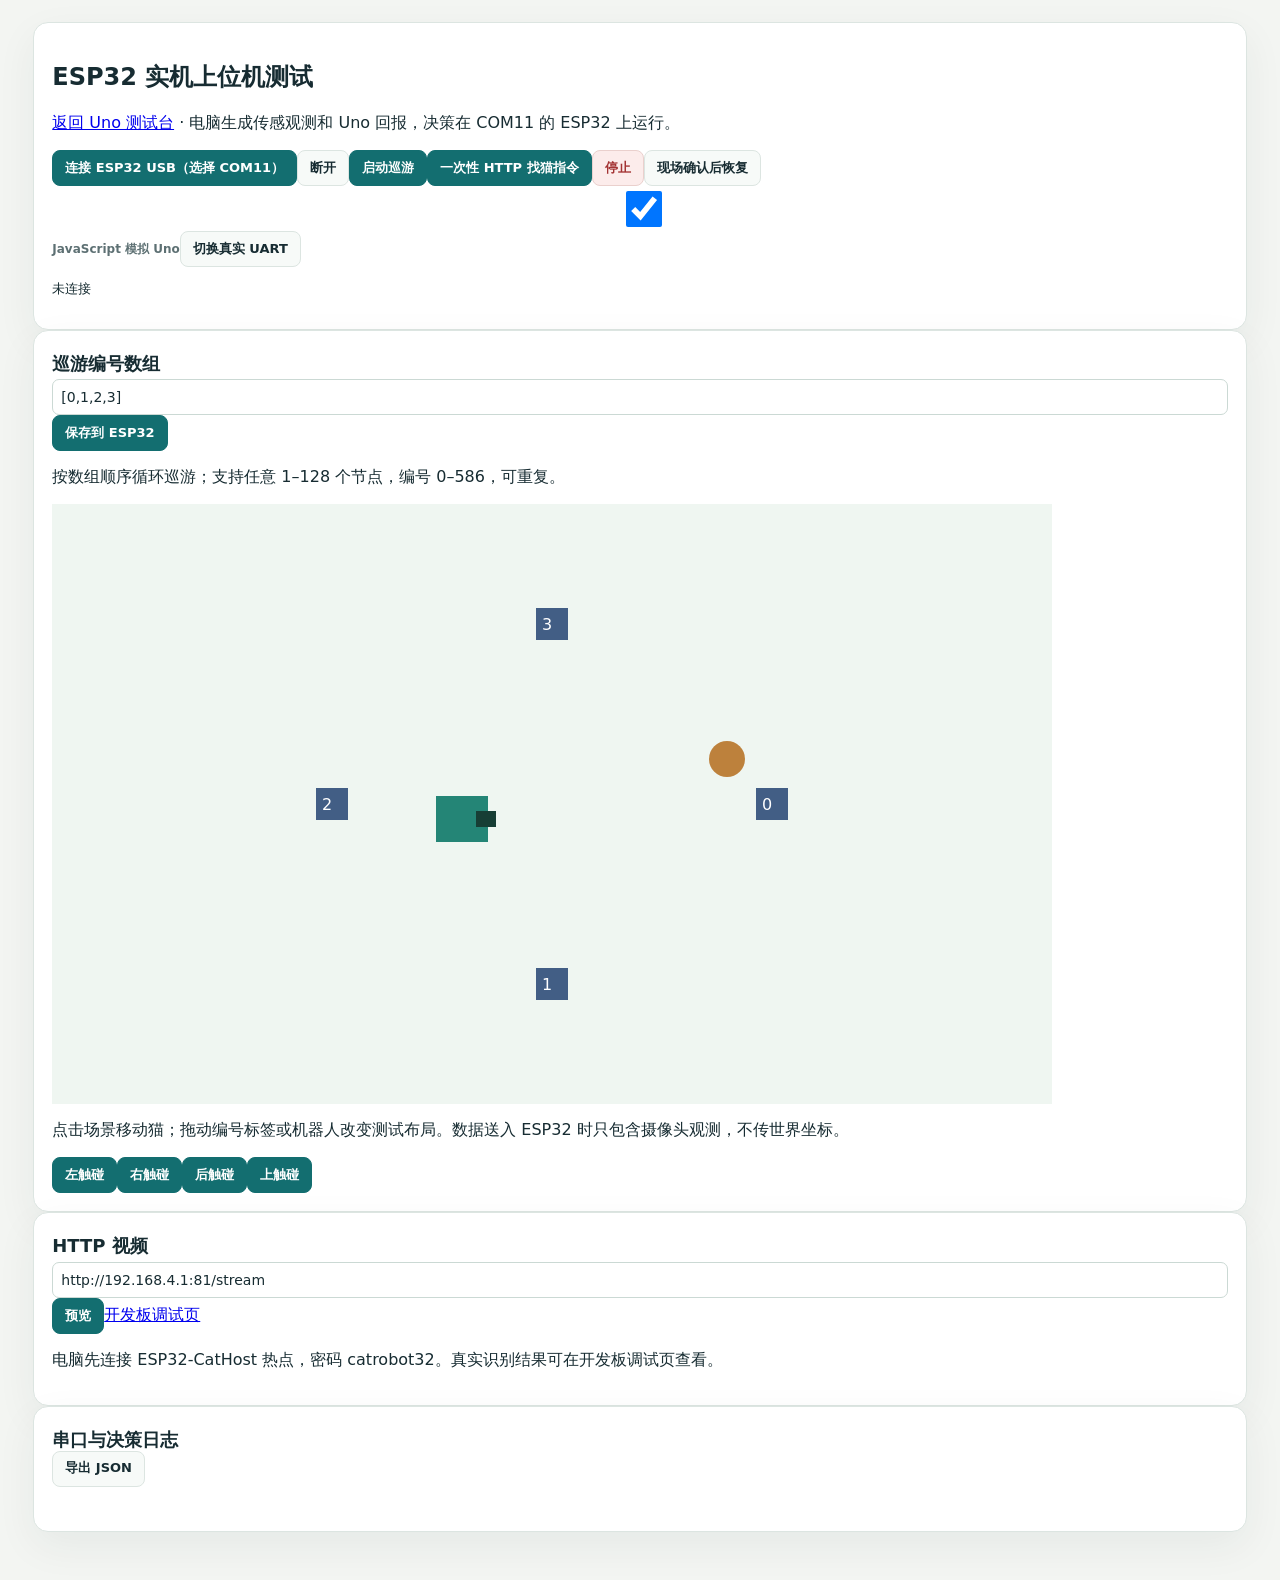
==== esp32-lab.html @ ced4521b "建立 ESP32 Sense 通信、HTTP 视频与网页模拟输入基线 新增独立 ESP32 固件和浏览器测试入口：USB JSON 输入、Uno UART 57600/CRC、HTTP 调试日志和 8" ====
<!doctype html><html lang="zh-CN"><meta charset="utf-8"><meta name="viewport" content="width=device-width"><title>ESP32 实机上位机测试</title><link rel="stylesheet" href="styles.css">
<body><main><section class="panel"><h1>ESP32 实机上位机测试</h1><p><a href="/">返回 Uno 测试台</a> · 电脑生成传感观测和 Uno 回报，决策在 COM11 的 ESP32 上运行。</p>
<button id="connect" class="button">连接 ESP32 USB（选择 COM11）</button><button id="disconnect" class="button secondary">断开</button><button data-action="start" class="button">启动巡游</button><button data-action="alert" class="button">一次性 HTTP 找猫指令</button><button data-action="stop" class="button danger">停止</button><button data-action="resume" class="button secondary">现场确认后恢复</button><label><input id="mock" type="checkbox" checked>JavaScript 模拟 Uno</label><button id="uart" class="button secondary">切换真实 UART</button><pre id="status">未连接</pre></section>
<section class="panel"><h2>巡游编号数组</h2><input id="route" value="[0,1,2,3]" size="48"><button id="saveRoute" class="button">保存到 ESP32</button><p>按数组顺序循环巡游；支持任意 1–128 个节点，编号 0–586，可重复。</p><canvas id="scene" width="1000" height="600" style="width:100%;max-width:1000px;background:#eff6f1"></canvas><p>点击场景移动猫；拖动编号标签或机器人改变测试布局。数据送入 ESP32 时只包含摄像头观测，不传世界坐标。</p><button data-touch="LEFT" class="button">左触碰</button><button data-touch="RIGHT" class="button">右触碰</button><button data-touch="REAR" class="button">后触碰</button><button data-touch="TOP" class="button">上触碰</button></section>
<section class="panel"><h2>HTTP 视频</h2><input id="streamUrl" size="50" value="http://192.168.4.1:81/stream"><button id="preview" class="button">预览</button><a href="http://192.168.4.1/" target="_blank">开发板调试页</a><img id="video" style="display:block;max-width:100%"><p>电脑先连接 ESP32-CatHost 热点，密码 catrobot32。真实识别结果可在开发板调试页查看。</p></section>
<section class="panel"><h2>串口与决策日志</h2><button id="export" class="button secondary">导出 JSON</button><pre id="logs" style="max-height:440px;overflow:auto;white-space:pre-wrap"></pre></section></main><script type="module" src="esp32-lab.mjs"></script></body></html>
---- styles.css ----
:root {
  color-scheme: light;
  --bg: #f3f5f2;
  --surface: #ffffff;
  --ink: #172c32;
  --muted: #5d7073;
  --line: #dce5e1;
  --teal: #136e70;
  --teal-soft: #e4f3ef;
  --orange: #b85c30;
  --orange-soft: #fff0e5;
  --danger: #a33333;
  --danger-soft: #fceceb;
  --shadow: 0 14px 42px rgba(20, 48, 47, .06);
  font-family: "Segoe UI", "Microsoft YaHei", system-ui, sans-serif;
  background: var(--bg);
  color: var(--ink);
}

* { box-sizing: border-box; }
body { margin: 0; min-width: 320px; }
button, input, select { font: inherit; }
button { cursor: pointer; }
button:focus-visible, input:focus-visible, select:focus-visible, canvas:focus-visible { outline: 3px solid #83b9ae; outline-offset: 2px; }
code { padding: 1px 4px; border-radius: 4px; background: #edf1ef; }

.topbar {
  display: flex;
  justify-content: space-between;
  align-items: center;
  gap: 24px;
  padding: 25px clamp(18px, 3vw, 44px);
  background: #183f43;
  color: #f9fffd;
}
.topbar h1 { margin: 3px 0 4px; font-size: clamp(24px, 2.7vw, 34px); line-height: 1.15; letter-spacing: -.025em; }
.subtitle { margin: 0; color: #c6e2dd; font-size: 14px; }
.eyebrow { margin: 0; color: var(--teal); font-size: 11px; font-weight: 700; letter-spacing: .15em; }
.topbar .eyebrow { color: #9bd7ca; }
.connection { display: flex; align-items: center; gap: 12px; flex-wrap: wrap; justify-content: flex-end; }
.badge { display: inline-flex; align-items: center; gap: 7px; padding: 8px 12px; border-radius: 999px; background: #e7f6ed; color: #175c44; white-space: nowrap; font-size: 13px; font-weight: 700; }
.badge::before { content: ""; width: 7px; height: 7px; border-radius: 50%; background: currentColor; }
.badge.serial { background: #e4f0ff; color: #1d5590; }

main { max-width: 1780px; margin: 0 auto; padding: 22px clamp(16px, 2.6vw, 40px) 48px; }
.notice { margin-bottom: 18px; padding: 11px 15px; border-left: 4px solid var(--orange); border-radius: 6px; background: var(--orange-soft); color: #704627; font-size: 13px; }
.main-grid { display: grid; grid-template-columns: minmax(0, 1.42fr) minmax(350px, 1fr); gap: 18px; align-items: start; }
.scene-column, .controls-column { min-width: 0; display: grid; gap: 18px; }
.panel { min-width: 0; background: var(--surface); border: 1px solid var(--line); border-radius: 15px; box-shadow: var(--shadow); padding: 18px; }
.section-heading { display: flex; justify-content: space-between; align-items: center; gap: 10px; margin-bottom: 14px; }
h2 { margin: 4px 0 0; font-size: 18px; line-height: 1.2; }
.scene-actions, .inline-actions { display: flex; align-items: center; flex-wrap: wrap; gap: 8px; }
.inline-actions { margin-top: 14px; }
.button {
  min-height: 36px;
  padding: 8px 12px;
  border: 1px solid var(--teal);
  border-radius: 8px;
  background: var(--teal);
  color: white;
  font-size: 13px;
  font-weight: 650;
  line-height: 1.1;
  transition: transform .12s, background .12s, border-color .12s;
}
.button:hover { transform: translateY(-1px); background: #0b5b5d; }
.button.secondary { border-color: var(--line); background: #f7faf8; color: var(--ink); }
.button.secondary:hover { background: var(--teal-soft); border-color: #b4d9d0; }
.button.danger { border-color: #ead0cd; background: var(--danger-soft); color: var(--danger); }
.button.danger:hover { background: #f7ddda; }
.button:disabled { opacity: .5; cursor: not-allowed; transform: none; }
.button[aria-pressed="true"] { background: var(--orange-soft); border-color: var(--orange); color: #8e401d; }
.button-grid { display: grid; gap: 8px; }
.button-grid.three { grid-template-columns: repeat(3, minmax(0, 1fr)); }
.button-grid.four { grid-template-columns: repeat(4, minmax(0, 1fr)); }
.button-grid .button { width: 100%; }
.hint { margin: 11px 0 0; font-size: 12px; line-height: 1.55; color: var(--muted); }
.section-heading + .hint { margin: -5px 0 13px; }
.control-subsection { margin-top: 20px; padding-top: 17px; border-top: 1px solid var(--line); }
.control-subsection h3 { margin: 0 0 10px; color: var(--ink); font-size: 16px; }
.control-subsection h3 + .hint { margin-top: 0; }
.control-subsection .button-grid { margin-top: 12px; }
.debug-help { margin-top: 16px; color: var(--muted); font-size: 12px; }
.debug-help summary { cursor: pointer; font-weight: 650; }
.debug-help .hint { margin-top: 8px; }
.muted { color: var(--muted); font-size: 13px; }

.canvas-wrap { position: relative; width: 100%; aspect-ratio: 5 / 3; min-height: 285px; overflow: hidden; border: 1px solid #c9d8d3; border-radius: 11px; background: #e9f2ec; }
canvas { display: block; width: 100%; height: 100%; touch-action: none; cursor: grab; }
canvas:active { cursor: grabbing; }
.telemetry { display: grid; grid-template-columns: repeat(4, minmax(0, 1fr)); gap: 8px; margin-top: 15px; }
.telemetry > div { display: flex; flex-direction: column; gap: 4px; border: 1px solid var(--line); background: #f7faf8; border-radius: 8px; padding: 10px 11px; min-width: 0; }
.telemetry span { color: var(--muted); font-size: 11px; }
.telemetry strong { overflow: hidden; text-overflow: ellipsis; white-space: nowrap; font-size: 14px; }
.camera-stream-card { margin-top: 12px; padding: 13px; border: 1px solid var(--line); border-radius: 9px; background: #f7faf8; }
.camera-stream-card .inject-row { margin-top: 8px; }
.camera-stream-card label { flex: 1 1 280px; }
.camera-stream-card img { display: block; width: min(100%, 640px); max-height: 400px; margin-top: 10px; object-fit: contain; border-radius: 8px; background: #17383a; }
.camera-stream-card img[hidden] { display: none; }
.log { height: 290px; overflow: auto; border: 1px solid var(--line); border-radius: 8px; background: #172d31; padding: 9px 12px; color: #d4e9e3; font-family: Consolas, "Courier New", monospace; font-size: 12px; line-height: 1.6; }
.log-entry { display: grid; grid-template-columns: 72px 90px minmax(0, 1fr); gap: 7px; border-bottom: 1px solid rgba(255,255,255,.07); padding: 4px 0; }
.log-entry:last-child { border-bottom: 0; }
.log-time { color: #8daea9; }
.log-type { font-weight: 700; color: #b9d7d2; }
.log-entry.command .log-type { color: #91e4cc; }
.log-entry.event .log-type { color: #ffcf9f; }
.log-entry.error .log-type { color: #ff9c96; }
.log-text { min-width: 0; overflow-wrap: anywhere; }

label { color: var(--muted); font-size: 12px; font-weight: 650; }
.check-row { display: flex; align-items: center; gap: 8px; margin-top: 12px; font-weight: 500; }
.check-row input { width: 16px; min-height: 16px; margin: 0; }
input, select { min-width: 0; width: 100%; min-height: 36px; padding: 6px 8px; margin-top: 5px; border: 1px solid #cbd9d4; border-radius: 7px; background: white; color: var(--ink); font-size: 14px; }
.field-row { display: grid; grid-template-columns: 1fr 1fr 1fr; gap: 8px; margin-bottom: 11px; }
.scenario-fields { display: grid; grid-template-columns: repeat(3, minmax(0, 1fr)); gap: 9px; }
.scenario-panel .section-heading + .hint { margin-bottom: 12px; }
.route-card { display: flex; flex-wrap: wrap; align-items: center; gap: 12px; margin-top: 12px; padding: 11px 13px; border: 1px solid #bad6cf; border-radius: 9px; background: #eef8f3; font-size: 12px; }
.route-card > div { display: grid; gap: 3px; flex: 1 1 300px; }
.route-card > div span { color: var(--muted); }
.route-card label { display: flex; align-items: center; white-space: nowrap; gap: 5px; }
.route-card input { width: 65px; margin: 0; }
#routeStatus { flex: 1 1 100%; color: #0e655f; font-weight: 700; }
.decision-panel { border-color: #99c5b8; background: linear-gradient(145deg, #fff 0%, #eaf7f1 100%); }
.decision-card { display: grid; grid-template-columns: 84px minmax(0, 1fr); gap: 12px 10px; align-items: start; padding: 15px; border: 1px solid #b8dcd0; border-radius: 10px; background: #fff; }
.decision-card > * { min-width: 0; overflow-wrap: anywhere; font-size: 13px; line-height: 1.45; }
.decision-label { color: var(--muted); font-weight: 650; }
.decision-action { color: #0b6863; font-size: 17px !important; }
.decision-priority-card { margin-top: 18px; padding: 18px; border: 2px solid #7bb6a4; border-radius: 12px; background: #fff; box-shadow: 0 4px 14px rgba(22, 83, 73, .08); }
.decision-priority-card + .decision-priority-card { border-color: #a4adcf; }
.decision-priority-card h3 { margin: 0 0 8px; font-size: 18px; color: #164f49; }
.decision-priority-card .hint { margin: 8px 0; }
.decision-priority-card .inject-row label { flex: 1 1 150px; font-weight: 650; }
.decision-priority-card input { font-size: 16px; font-weight: 700; }
.decision-panel details.control-subsection > summary { cursor: pointer; font-weight: 700; color: var(--muted); }
#faceCatStatus { color: #9b4e23; }
.wheel-row, .inject-row, .cloud-row, .raw-row { display: flex; flex-wrap: wrap; align-items: end; gap: 8px; margin-top: 13px; }
.wheel-row label, .inject-row label { flex: 1 1 90px; }
.cloud-row label { flex: 1 1 100%; }
.cloud-row select { flex: 1 1 160px; width: auto; }
.raw-row input { flex: 1 1 220px; width: auto; margin-top: 0; font-family: Consolas, monospace; }
.compact .section-heading { margin-bottom: 7px; }
.visually-hidden { position: absolute; width: 1px; height: 1px; padding: 0; margin: -1px; overflow: hidden; clip: rect(0,0,0,0); white-space: nowrap; border: 0; }
.toast { position: fixed; bottom: 22px; left: 50%; transform: translateX(-50%); z-index: 5; padding: 10px 15px; border-radius: 8px; background: #2d2521; color: white; box-shadow: 0 8px 25px rgba(0,0,0,.2); font-size: 13px; max-width: calc(100vw - 32px); }
.toast[hidden] { display: none; }
.boot-error { border-color: #bb4b39; background: #fff1ea; color: #8b2e20; }
.boot-error[hidden] { display: none; }

@media (max-width: 1050px) {
  .main-grid { grid-template-columns: 1fr; }
  .controls-column { grid-template-columns: repeat(2, minmax(0, 1fr)); }
  .controls-column > .panel:first-child { grid-column: span 2; }
  .interaction-controls-panel { grid-column: span 2; }
}
@media (max-width: 690px) {
  .topbar { align-items: flex-start; flex-direction: column; }
  .connection { justify-content: flex-start; }
  .controls-column { grid-template-columns: 1fr; }
  .controls-column > .panel:first-child { grid-column: span 1; }
  .interaction-controls-panel { grid-column: span 1; }
  .telemetry { grid-template-columns: repeat(2, minmax(0, 1fr)); }
  .scenario-fields { grid-template-columns: repeat(2, minmax(0, 1fr)); }
  .section-heading { align-items: flex-start; flex-direction: column; }
}
@media (max-width: 430px) {
  .button-grid.three { grid-template-columns: repeat(2, minmax(0, 1fr)); }
  .canvas-wrap { min-height: 240px; }
  .field-row { grid-template-columns: repeat(2, minmax(0, 1fr)); }
  .scenario-fields { grid-template-columns: 1fr; }
  .log-entry { grid-template-columns: 60px 72px minmax(0, 1fr); gap: 4px; font-size: 11px; }
}

/* Hardware comes first; long interaction policies open on demand. */
[hidden] { display: none !important; }
.workspace-tabs { display: flex; gap: 6px; padding: 5px; width: fit-content; margin: 18px 0 14px; background: #e6eeea; border-radius: 12px; }
.workspace-tab { border: 0; border-radius: 8px; padding: 10px 18px; color: #536b63; background: transparent; font-weight: 700; cursor: pointer; }
.workspace-tab.active { color: #145d51; background: white; box-shadow: 0 2px 8px #173b2614; }
.hardware-panel { padding: 22px; border-color: #bad5ca; }
.hardware-toolbar { display: flex; flex-wrap: wrap; align-items: center; gap: 8px; }
.hardware-status { padding: 7px 11px; border-radius: 20px; background: #eef4f1; color: #466557; font-size: 12px; }
.hardware-note { font-size: 12px; line-height: 1.6; color: #6c715e; margin: 12px 0 16px; }
.hardware-grid { display: grid; grid-template-columns: repeat(4, minmax(0, 1fr)); gap: 12px; }
.hardware-card { min-width: 0; border: 1px solid #d7e3dc; border-radius: 12px; background: #fbfdfb; padding: 14px; display: flex; flex-direction: column; gap: 10px; }
.hardware-card-heading { display: flex; flex-wrap: wrap; align-items: center; justify-content: space-between; gap: 6px; }
.hardware-card-heading h3 { margin: 0; font-size: 15px; color: #214c40; }
.pin-badge { font-size: 10px; padding: 4px 6px; border-radius: 5px; background: #eaf1ed; color: #617469; }
.io-toggle { display: flex; flex-wrap: wrap; align-items: center; gap: 6px; font-size: 12px; font-weight: 500; }
.io-toggle input { width: 15px; min-height: 15px; margin: 0; accent-color: #1c7d61; }
.io-toggle small { margin-left: auto; font-size: 10px; color: #6e8076; }
.hardware-reading { display: block; white-space: pre-line; overflow-wrap: anywhere; border-radius: 8px; padding: 10px; margin-top: auto; min-height: 67px; background: #edf4ef; color: #225644; font-family: Consolas, monospace; font-size: 12px; line-height: 1.7; font-variant-numeric: tabular-nums; }
.hardware-reading[data-state="stale"] { color: #996320; background: #fff3dc; }
.hardware-reading[data-state="waiting"] { color: #7a8880; }
.hardware-motor-actions { display: flex; flex-wrap: wrap; gap: 5px; }
.hardware-motor-actions .button { padding: 7px 9px; min-height: 30px; font-size: 11px; }
.hardware-help { margin-top: 16px; border-top: 1px solid #d7e3dc; padding-top: 12px; font-size: 12px; color: #617469; }
.hardware-help summary, .decision-priority-card summary, .shared-log > summary { cursor: pointer; font-weight: 700; }
.decision-priority-card > summary { color: #214c40; font-size: 15px; }
.shared-log { margin-top: 18px; }
.shared-log > summary { color: #536b63; font-size: 13px; }
.shared-log[open] > summary { margin-bottom: 15px; }
@media (max-width: 1050px) { .hardware-grid { grid-template-columns: repeat(2, minmax(0, 1fr)); } }
@media (max-width: 560px) { .hardware-grid { grid-template-columns: 1fr; } .hardware-panel { padding: 15px; } .hardware-toolbar > .button { flex: 1 1 40%; } }

.strategy-io-grid { display:grid; grid-template-columns:repeat(auto-fit,minmax(190px,1fr)); gap:8px 16px; }
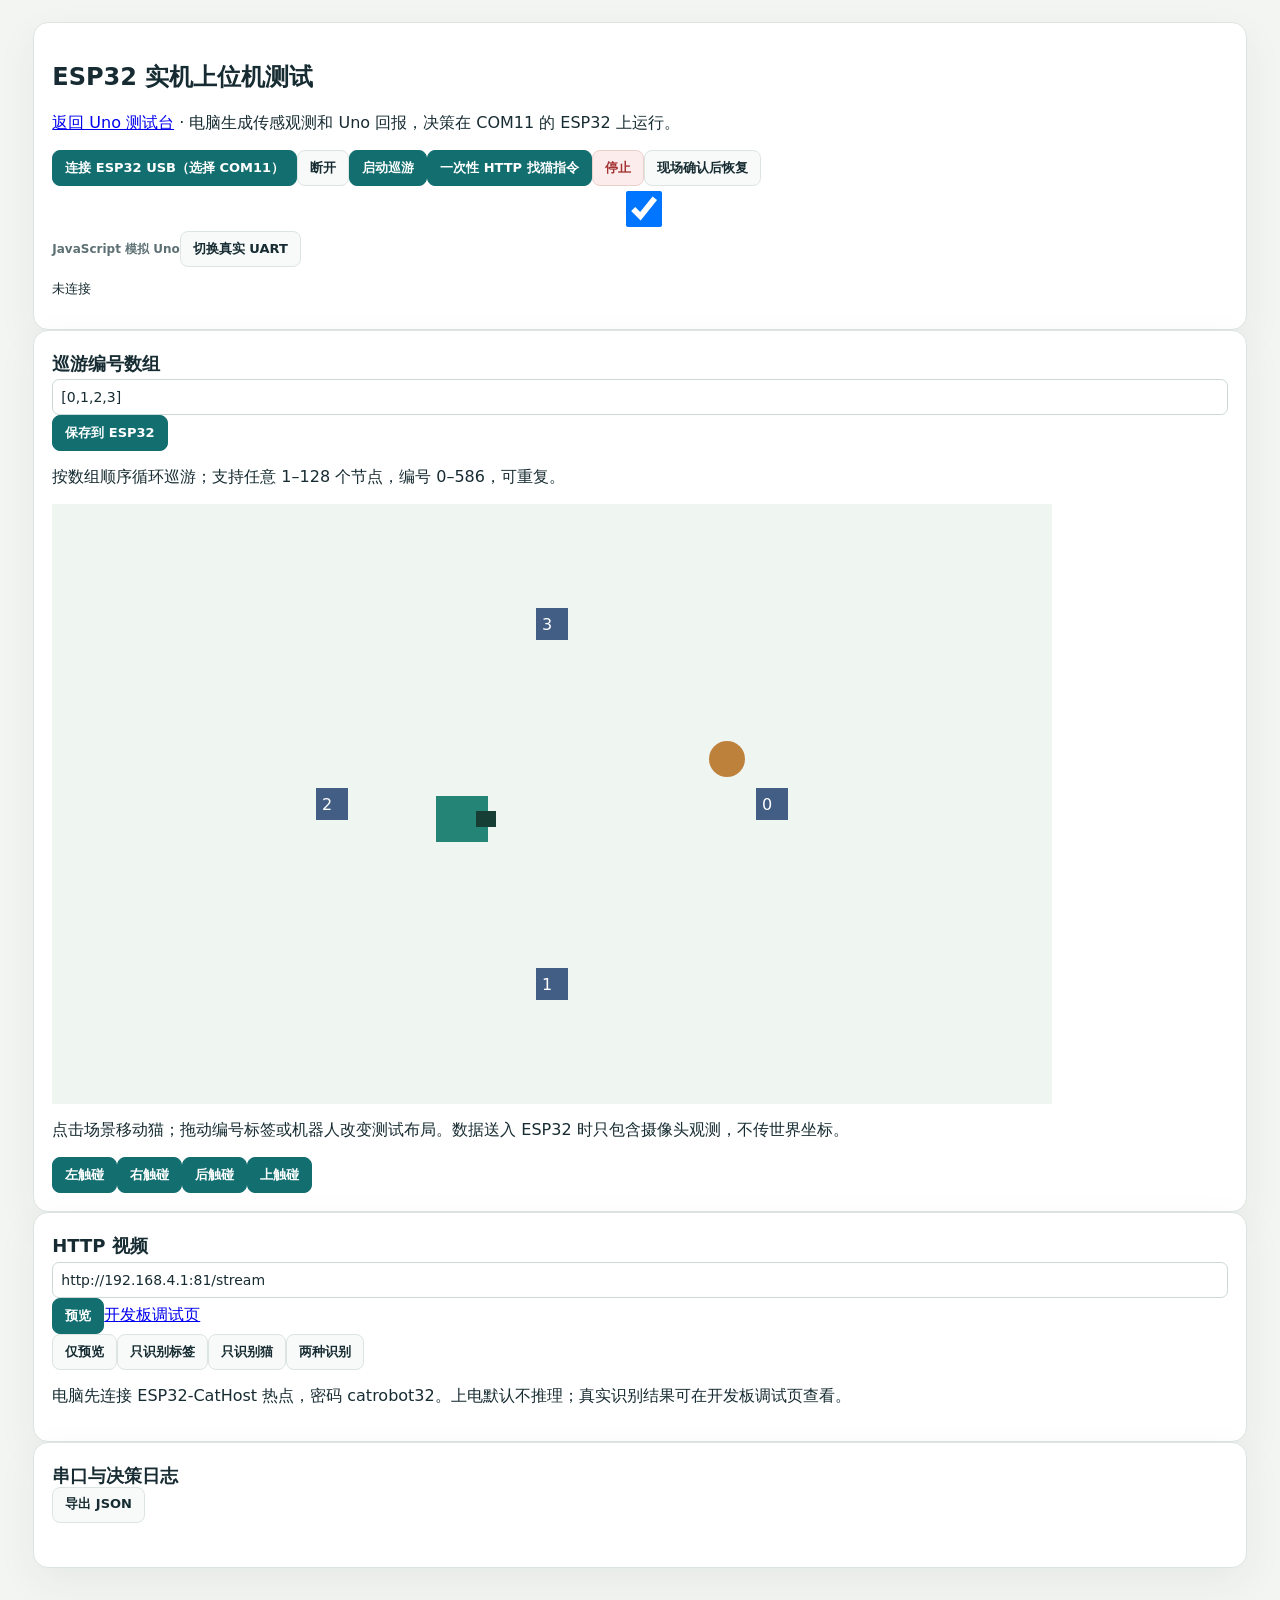
==== commit 919e5d53: "移植 ESP32 本地上位机状态机并修复启动栈溢出 实现任意 ID 数组巡游、猫互动与会话确认、编码器行程/扫描角、200ms 续期和750ms反馈缺失停止；模拟/实体输入分离，保留未知观测停车。默认" ====
--- a/esp32-lab.html
+++ b/esp32-lab.html
@@ -2,5 +2,5 @@
 <body><main><section class="panel"><h1>ESP32 实机上位机测试</h1><p><a href="/">返回 Uno 测试台</a> · 电脑生成传感观测和 Uno 回报，决策在 COM11 的 ESP32 上运行。</p>
 <button id="connect" class="button">连接 ESP32 USB（选择 COM11）</button><button id="disconnect" class="button secondary">断开</button><button data-action="start" class="button">启动巡游</button><button data-action="alert" class="button">一次性 HTTP 找猫指令</button><button data-action="stop" class="button danger">停止</button><button data-action="resume" class="button secondary">现场确认后恢复</button><label><input id="mock" type="checkbox" checked>JavaScript 模拟 Uno</label><button id="uart" class="button secondary">切换真实 UART</button><pre id="status">未连接</pre></section>
 <section class="panel"><h2>巡游编号数组</h2><input id="route" value="[0,1,2,3]" size="48"><button id="saveRoute" class="button">保存到 ESP32</button><p>按数组顺序循环巡游；支持任意 1–128 个节点，编号 0–586，可重复。</p><canvas id="scene" width="1000" height="600" style="width:100%;max-width:1000px;background:#eff6f1"></canvas><p>点击场景移动猫；拖动编号标签或机器人改变测试布局。数据送入 ESP32 时只包含摄像头观测，不传世界坐标。</p><button data-touch="LEFT" class="button">左触碰</button><button data-touch="RIGHT" class="button">右触碰</button><button data-touch="REAR" class="button">后触碰</button><button data-touch="TOP" class="button">上触碰</button></section>
-<section class="panel"><h2>HTTP 视频</h2><input id="streamUrl" size="50" value="http://192.168.4.1:81/stream"><button id="preview" class="button">预览</button><a href="http://192.168.4.1/" target="_blank">开发板调试页</a><img id="video" style="display:block;max-width:100%"><p>电脑先连接 ESP32-CatHost 热点，密码 catrobot32。真实识别结果可在开发板调试页查看。</p></section>
+<section class="panel"><h2>HTTP 视频</h2><input id="streamUrl" size="50" value="http://192.168.4.1:81/stream"><button id="preview" class="button">预览</button><a href="http://192.168.4.1/" target="_blank">开发板调试页</a><div><button data-vision="OFF" class="button secondary">仅预览</button><button data-vision="TAGS" class="button secondary">只识别标签</button><button data-vision="CAT" class="button secondary">只识别猫</button><button data-vision="BOTH" class="button secondary">两种识别</button></div><img id="video" style="display:block;max-width:100%"><p>电脑先连接 ESP32-CatHost 热点，密码 catrobot32。上电默认不推理；真实识别结果可在开发板调试页查看。</p></section>
 <section class="panel"><h2>串口与决策日志</h2><button id="export" class="button secondary">导出 JSON</button><pre id="logs" style="max-height:440px;overflow:auto;white-space:pre-wrap"></pre></section></main><script type="module" src="esp32-lab.mjs"></script></body></html>
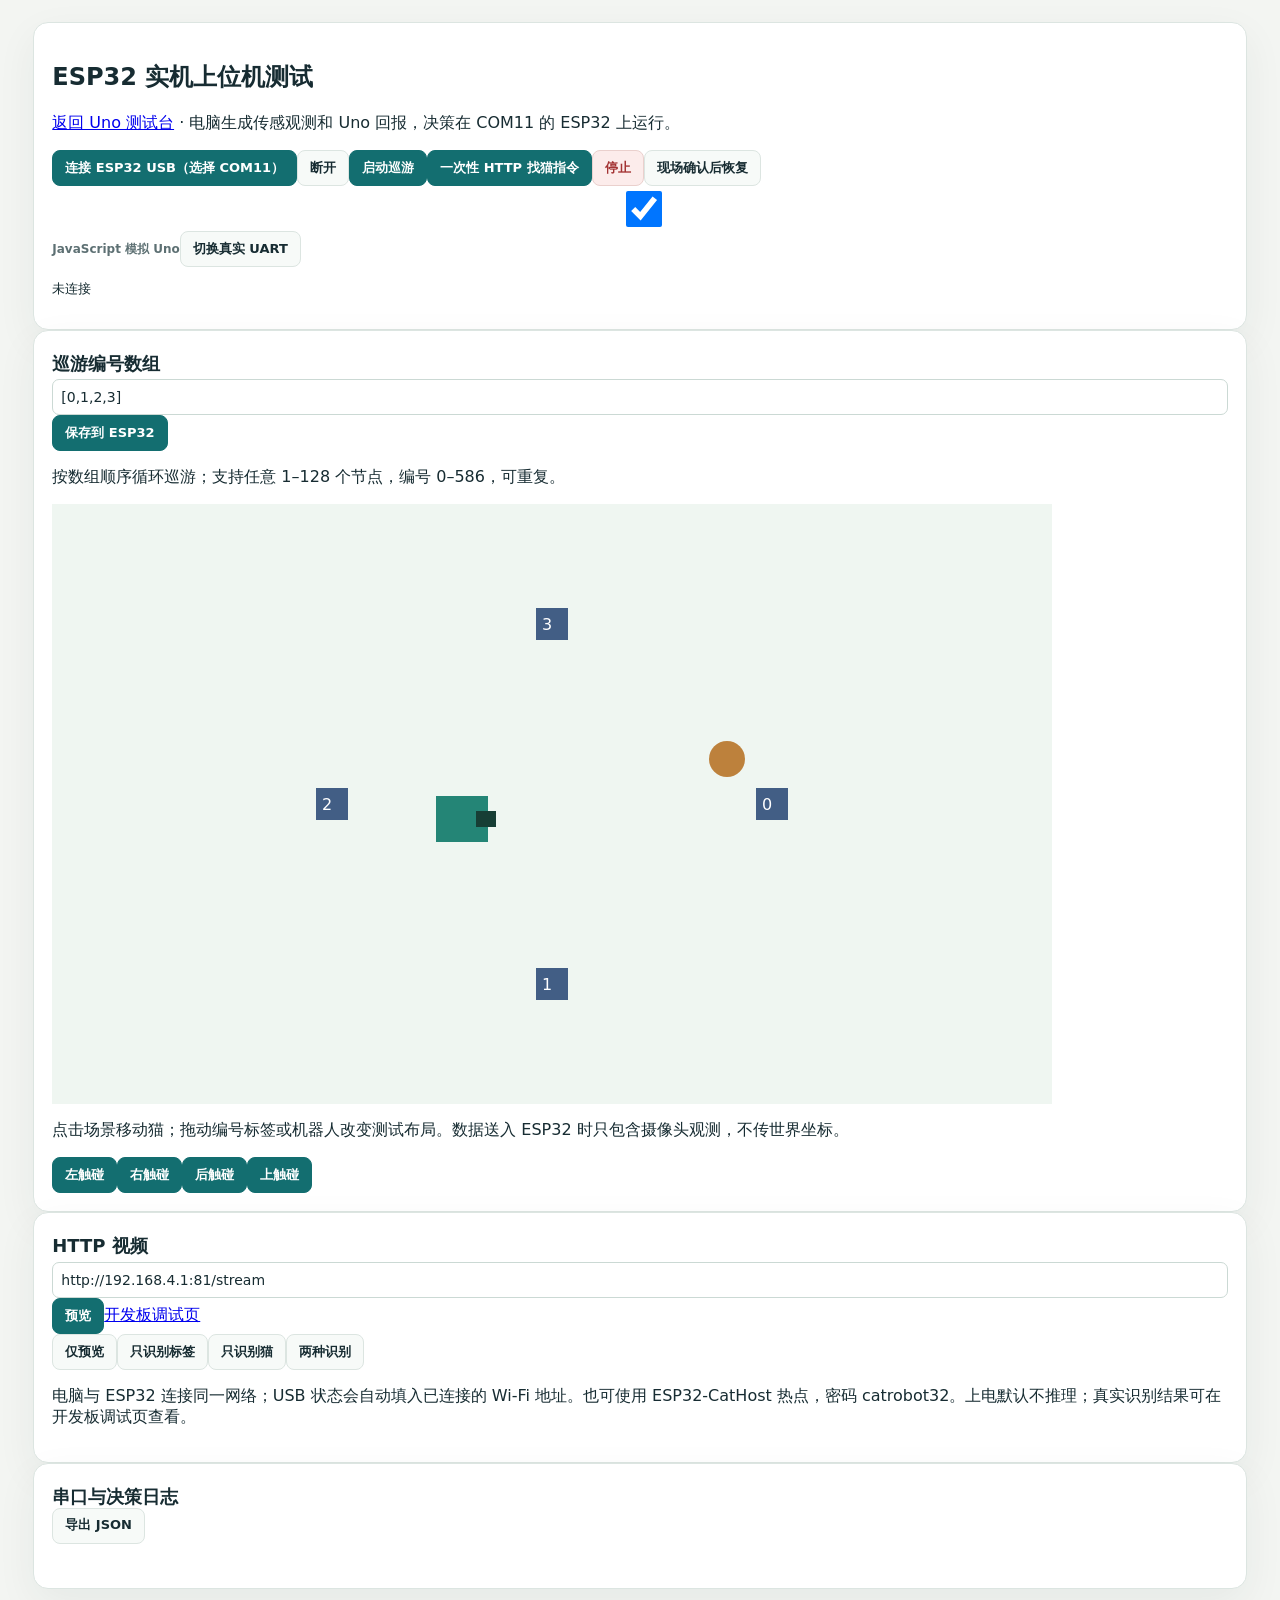
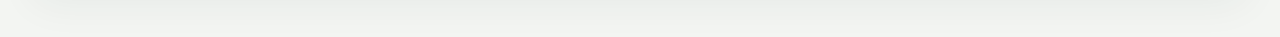
==== commit 3ffbdc70: "恢复完整固件并验收笔记本热点上的 HTTP 视频与调试日志 行为：ESP32 读取保存的 Wi-Fi 配置取得 stationIP，网页自动填写视频地址和板载调试链接，保留手动地址。HTTP 检查增加" ====
--- a/esp32-lab.html
+++ b/esp32-lab.html
@@ -2,5 +2,5 @@
 <body><main><section class="panel"><h1>ESP32 实机上位机测试</h1><p><a href="/">返回 Uno 测试台</a> · 电脑生成传感观测和 Uno 回报，决策在 COM11 的 ESP32 上运行。</p>
 <button id="connect" class="button">连接 ESP32 USB（选择 COM11）</button><button id="disconnect" class="button secondary">断开</button><button data-action="start" class="button">启动巡游</button><button data-action="alert" class="button">一次性 HTTP 找猫指令</button><button data-action="stop" class="button danger">停止</button><button data-action="resume" class="button secondary">现场确认后恢复</button><label><input id="mock" type="checkbox" checked>JavaScript 模拟 Uno</label><button id="uart" class="button secondary">切换真实 UART</button><pre id="status">未连接</pre></section>
 <section class="panel"><h2>巡游编号数组</h2><input id="route" value="[0,1,2,3]" size="48"><button id="saveRoute" class="button">保存到 ESP32</button><p>按数组顺序循环巡游；支持任意 1–128 个节点，编号 0–586，可重复。</p><canvas id="scene" width="1000" height="600" style="width:100%;max-width:1000px;background:#eff6f1"></canvas><p>点击场景移动猫；拖动编号标签或机器人改变测试布局。数据送入 ESP32 时只包含摄像头观测，不传世界坐标。</p><button data-touch="LEFT" class="button">左触碰</button><button data-touch="RIGHT" class="button">右触碰</button><button data-touch="REAR" class="button">后触碰</button><button data-touch="TOP" class="button">上触碰</button></section>
-<section class="panel"><h2>HTTP 视频</h2><input id="streamUrl" size="50" value="http://192.168.4.1:81/stream"><button id="preview" class="button">预览</button><a href="http://192.168.4.1/" target="_blank">开发板调试页</a><div><button data-vision="OFF" class="button secondary">仅预览</button><button data-vision="TAGS" class="button secondary">只识别标签</button><button data-vision="CAT" class="button secondary">只识别猫</button><button data-vision="BOTH" class="button secondary">两种识别</button></div><img id="video" style="display:block;max-width:100%"><p>电脑先连接 ESP32-CatHost 热点，密码 catrobot32。上电默认不推理；真实识别结果可在开发板调试页查看。</p></section>
+<section class="panel"><h2>HTTP 视频</h2><input id="streamUrl" size="50" value="http://192.168.4.1:81/stream"><button id="preview" class="button">预览</button><a id="boardPage" href="http://192.168.4.1/" target="_blank">开发板调试页</a><div><button data-vision="OFF" class="button secondary">仅预览</button><button data-vision="TAGS" class="button secondary">只识别标签</button><button data-vision="CAT" class="button secondary">只识别猫</button><button data-vision="BOTH" class="button secondary">两种识别</button></div><img id="video" style="display:block;max-width:100%"><p>电脑与 ESP32 连接同一网络；USB 状态会自动填入已连接的 Wi-Fi 地址。也可使用 ESP32-CatHost 热点，密码 catrobot32。上电默认不推理；真实识别结果可在开发板调试页查看。</p></section>
 <section class="panel"><h2>串口与决策日志</h2><button id="export" class="button secondary">导出 JSON</button><pre id="logs" style="max-height:440px;overflow:auto;white-space:pre-wrap"></pre></section></main><script type="module" src="esp32-lab.mjs"></script></body></html>
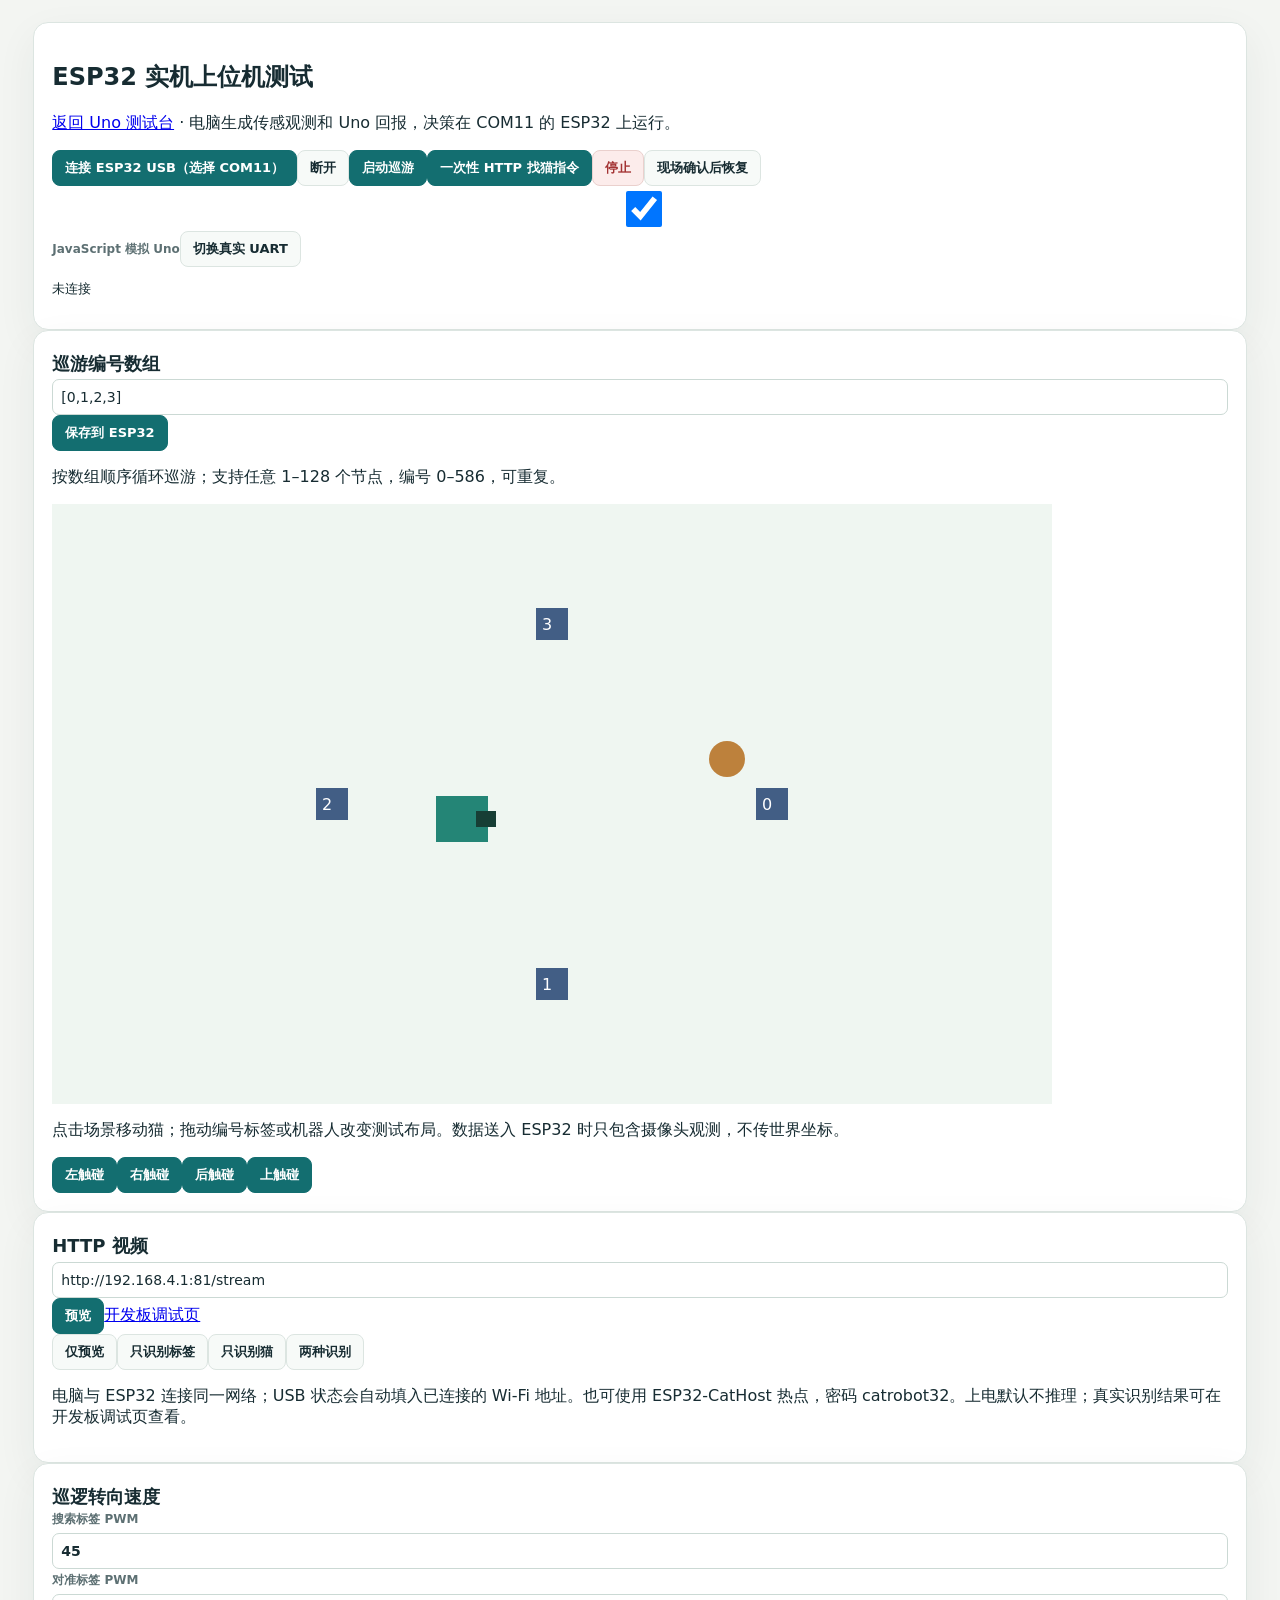
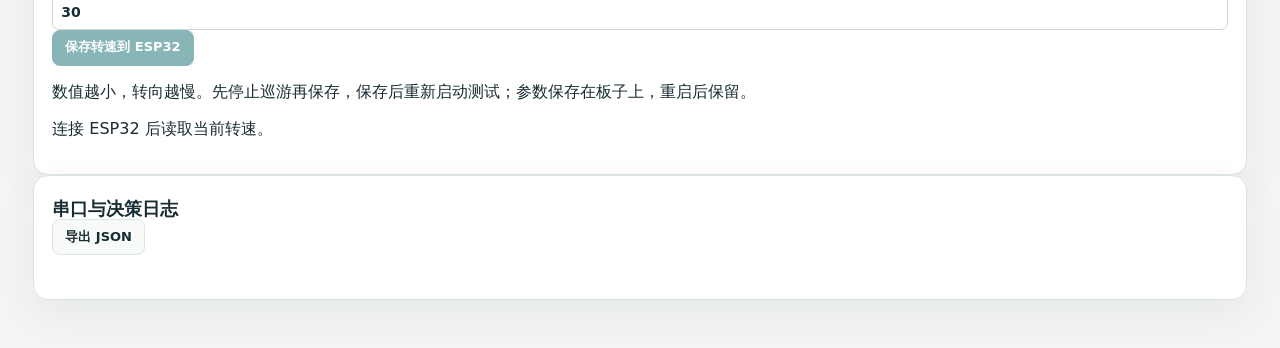
==== commit 852f9915: "Expose slower patrol turns in ESP32 web controls Add independent patrolSearchPwm (45) and patrolAlig" ====
--- a/esp32-lab.html
+++ b/esp32-lab.html
@@ -3,4 +3,5 @@
 <button id="connect" class="button">连接 ESP32 USB（选择 COM11）</button><button id="disconnect" class="button secondary">断开</button><button data-action="start" class="button">启动巡游</button><button data-action="alert" class="button">一次性 HTTP 找猫指令</button><button data-action="stop" class="button danger">停止</button><button data-action="resume" class="button secondary">现场确认后恢复</button><label><input id="mock" type="checkbox" checked>JavaScript 模拟 Uno</label><button id="uart" class="button secondary">切换真实 UART</button><pre id="status">未连接</pre></section>
 <section class="panel"><h2>巡游编号数组</h2><input id="route" value="[0,1,2,3]" size="48"><button id="saveRoute" class="button">保存到 ESP32</button><p>按数组顺序循环巡游；支持任意 1–128 个节点，编号 0–586，可重复。</p><canvas id="scene" width="1000" height="600" style="width:100%;max-width:1000px;background:#eff6f1"></canvas><p>点击场景移动猫；拖动编号标签或机器人改变测试布局。数据送入 ESP32 时只包含摄像头观测，不传世界坐标。</p><button data-touch="LEFT" class="button">左触碰</button><button data-touch="RIGHT" class="button">右触碰</button><button data-touch="REAR" class="button">后触碰</button><button data-touch="TOP" class="button">上触碰</button></section>
 <section class="panel"><h2>HTTP 视频</h2><input id="streamUrl" size="50" value="http://192.168.4.1:81/stream"><button id="preview" class="button">预览</button><a id="boardPage" href="http://192.168.4.1/" target="_blank">开发板调试页</a><div><button data-vision="OFF" class="button secondary">仅预览</button><button data-vision="TAGS" class="button secondary">只识别标签</button><button data-vision="CAT" class="button secondary">只识别猫</button><button data-vision="BOTH" class="button secondary">两种识别</button></div><img id="video" style="display:block;max-width:100%"><p>电脑与 ESP32 连接同一网络；USB 状态会自动填入已连接的 Wi-Fi 地址。也可使用 ESP32-CatHost 热点，密码 catrobot32。上电默认不推理；真实识别结果可在开发板调试页查看。</p></section>
+<section class="panel"><h2>巡逻转向速度</h2><label>搜索标签 PWM <input id="patrolSearchPwm" type="number" min="30" max="150" step="1" value="45"></label><label>对准标签 PWM <input id="patrolAlignPwm" type="number" min="30" max="150" step="1" value="30"></label><button id="savePatrolTurns" class="button" disabled>保存转速到 ESP32</button><p>数值越小，转向越慢。先停止巡游再保存，保存后重新启动测试；参数保存在板子上，重启后保留。</p><p id="patrolTurnStatus" role="status">连接 ESP32 后读取当前转速。</p></section>
 <section class="panel"><h2>串口与决策日志</h2><button id="export" class="button secondary">导出 JSON</button><pre id="logs" style="max-height:440px;overflow:auto;white-space:pre-wrap"></pre></section></main><script type="module" src="esp32-lab.mjs"></script></body></html>
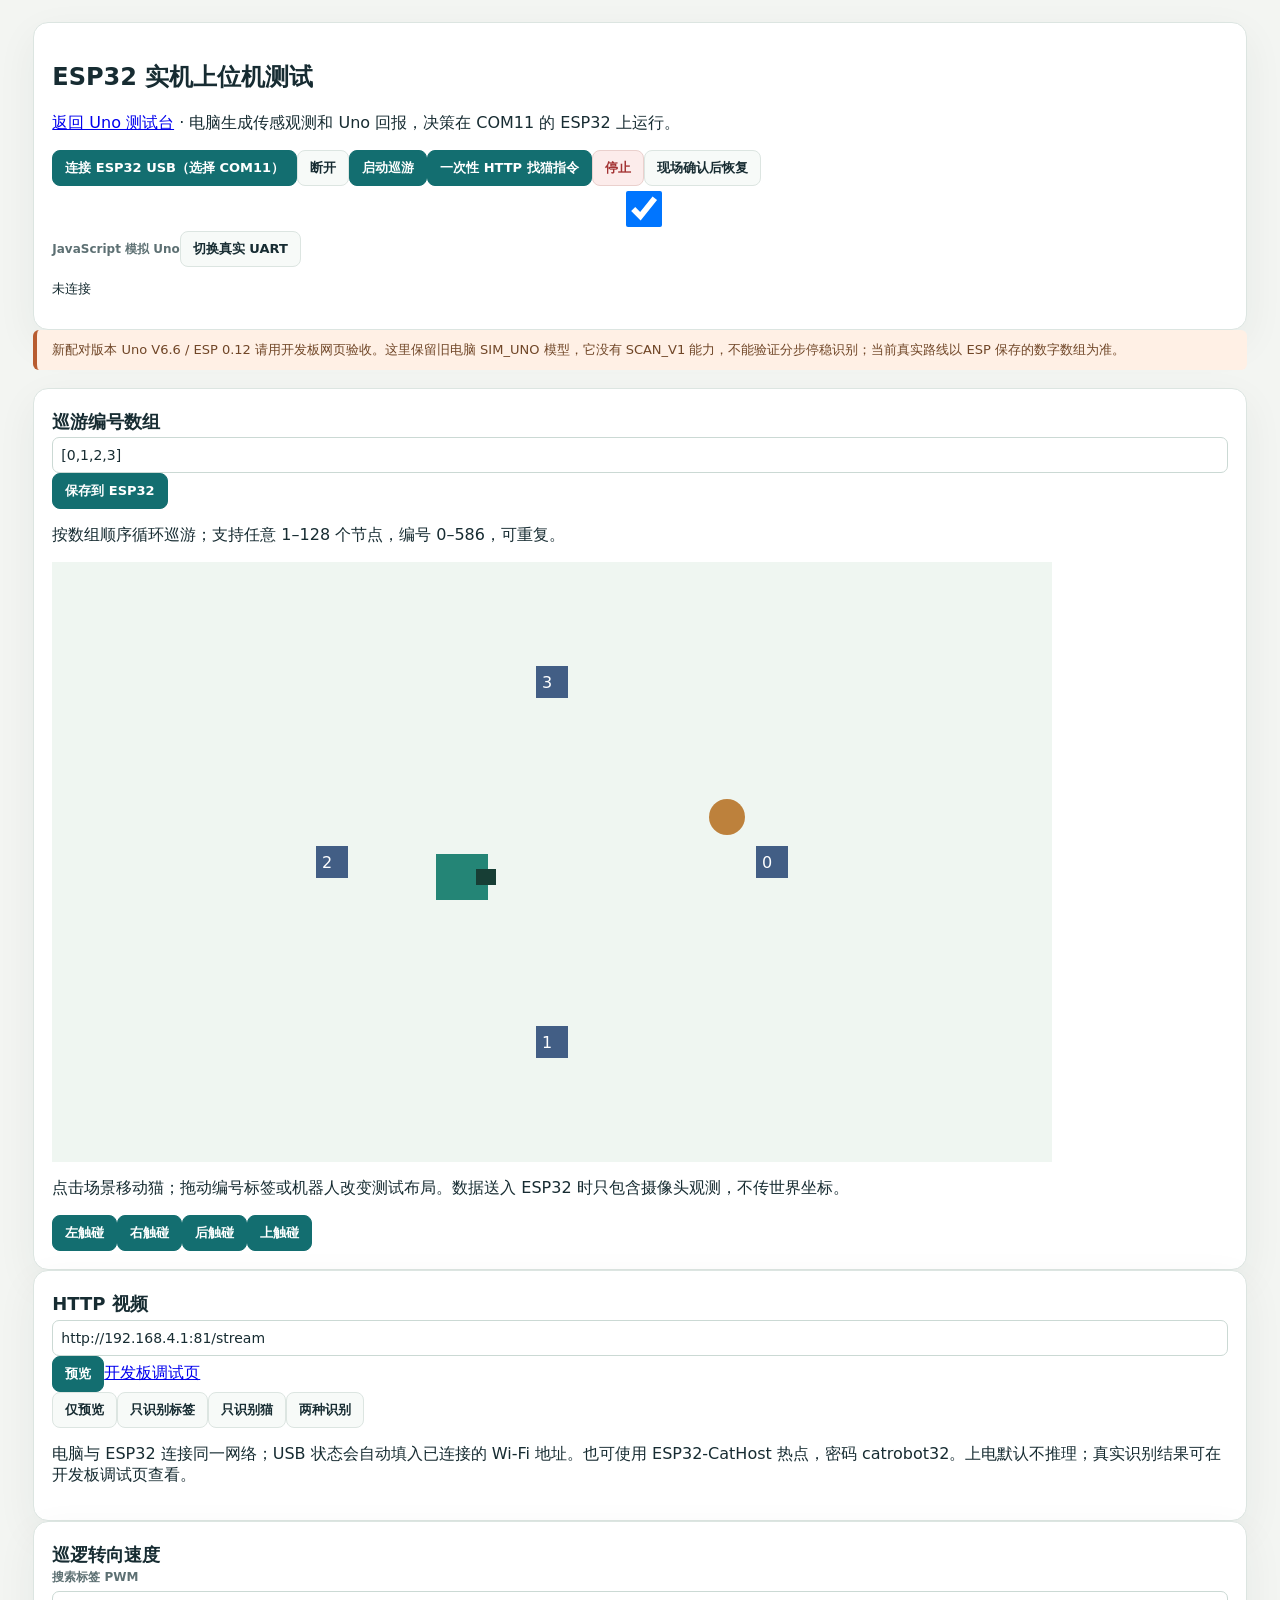
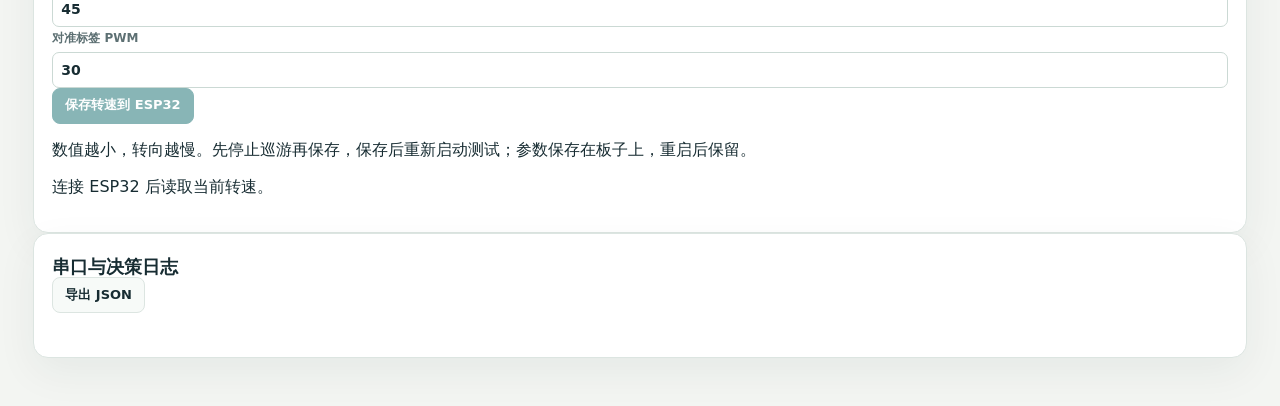
==== commit 87a2de6b: "feat(esp32): coordinate fresh-frame two-turn scans and stopped cat approach Implement the approved s" ====
--- a/esp32-lab.html
+++ b/esp32-lab.html
@@ -1,7 +1,7 @@
 <!doctype html><html lang="zh-CN"><meta charset="utf-8"><meta name="viewport" content="width=device-width"><title>ESP32 实机上位机测试</title><link rel="stylesheet" href="styles.css">
 <body><main><section class="panel"><h1>ESP32 实机上位机测试</h1><p><a href="/">返回 Uno 测试台</a> · 电脑生成传感观测和 Uno 回报，决策在 COM11 的 ESP32 上运行。</p>
 <button id="connect" class="button">连接 ESP32 USB（选择 COM11）</button><button id="disconnect" class="button secondary">断开</button><button data-action="start" class="button">启动巡游</button><button data-action="alert" class="button">一次性 HTTP 找猫指令</button><button data-action="stop" class="button danger">停止</button><button data-action="resume" class="button secondary">现场确认后恢复</button><label><input id="mock" type="checkbox" checked>JavaScript 模拟 Uno</label><button id="uart" class="button secondary">切换真实 UART</button><pre id="status">未连接</pre></section>
-<section class="panel"><h2>巡游编号数组</h2><input id="route" value="[0,1,2,3]" size="48"><button id="saveRoute" class="button">保存到 ESP32</button><p>按数组顺序循环巡游；支持任意 1–128 个节点，编号 0–586，可重复。</p><canvas id="scene" width="1000" height="600" style="width:100%;max-width:1000px;background:#eff6f1"></canvas><p>点击场景移动猫；拖动编号标签或机器人改变测试布局。数据送入 ESP32 时只包含摄像头观测，不传世界坐标。</p><button data-touch="LEFT" class="button">左触碰</button><button data-touch="RIGHT" class="button">右触碰</button><button data-touch="REAR" class="button">后触碰</button><button data-touch="TOP" class="button">上触碰</button></section>
+<div class="notice">新配对版本 Uno V6.6 / ESP 0.12 请用开发板网页验收。这里保留旧电脑 SIM_UNO 模型，它没有 SCAN_V1 能力，不能验证分步停稳识别；当前真实路线以 ESP 保存的数字数组为准。</div><section class="panel"><h2>巡游编号数组</h2><input id="route" value="[0,1,2,3]" size="48"><button id="saveRoute" class="button">保存到 ESP32</button><p>按数组顺序循环巡游；支持任意 1–128 个节点，编号 0–586，可重复。</p><canvas id="scene" width="1000" height="600" style="width:100%;max-width:1000px;background:#eff6f1"></canvas><p>点击场景移动猫；拖动编号标签或机器人改变测试布局。数据送入 ESP32 时只包含摄像头观测，不传世界坐标。</p><button data-touch="LEFT" class="button">左触碰</button><button data-touch="RIGHT" class="button">右触碰</button><button data-touch="REAR" class="button">后触碰</button><button data-touch="TOP" class="button">上触碰</button></section>
 <section class="panel"><h2>HTTP 视频</h2><input id="streamUrl" size="50" value="http://192.168.4.1:81/stream"><button id="preview" class="button">预览</button><a id="boardPage" href="http://192.168.4.1/" target="_blank">开发板调试页</a><div><button data-vision="OFF" class="button secondary">仅预览</button><button data-vision="TAGS" class="button secondary">只识别标签</button><button data-vision="CAT" class="button secondary">只识别猫</button><button data-vision="BOTH" class="button secondary">两种识别</button></div><img id="video" style="display:block;max-width:100%"><p>电脑与 ESP32 连接同一网络；USB 状态会自动填入已连接的 Wi-Fi 地址。也可使用 ESP32-CatHost 热点，密码 catrobot32。上电默认不推理；真实识别结果可在开发板调试页查看。</p></section>
 <section class="panel"><h2>巡逻转向速度</h2><label>搜索标签 PWM <input id="patrolSearchPwm" type="number" min="30" max="150" step="1" value="45"></label><label>对准标签 PWM <input id="patrolAlignPwm" type="number" min="30" max="150" step="1" value="30"></label><button id="savePatrolTurns" class="button" disabled>保存转速到 ESP32</button><p>数值越小，转向越慢。先停止巡游再保存，保存后重新启动测试；参数保存在板子上，重启后保留。</p><p id="patrolTurnStatus" role="status">连接 ESP32 后读取当前转速。</p></section>
 <section class="panel"><h2>串口与决策日志</h2><button id="export" class="button secondary">导出 JSON</button><pre id="logs" style="max-height:440px;overflow:auto;white-space:pre-wrap"></pre></section></main><script type="module" src="esp32-lab.mjs"></script></body></html>
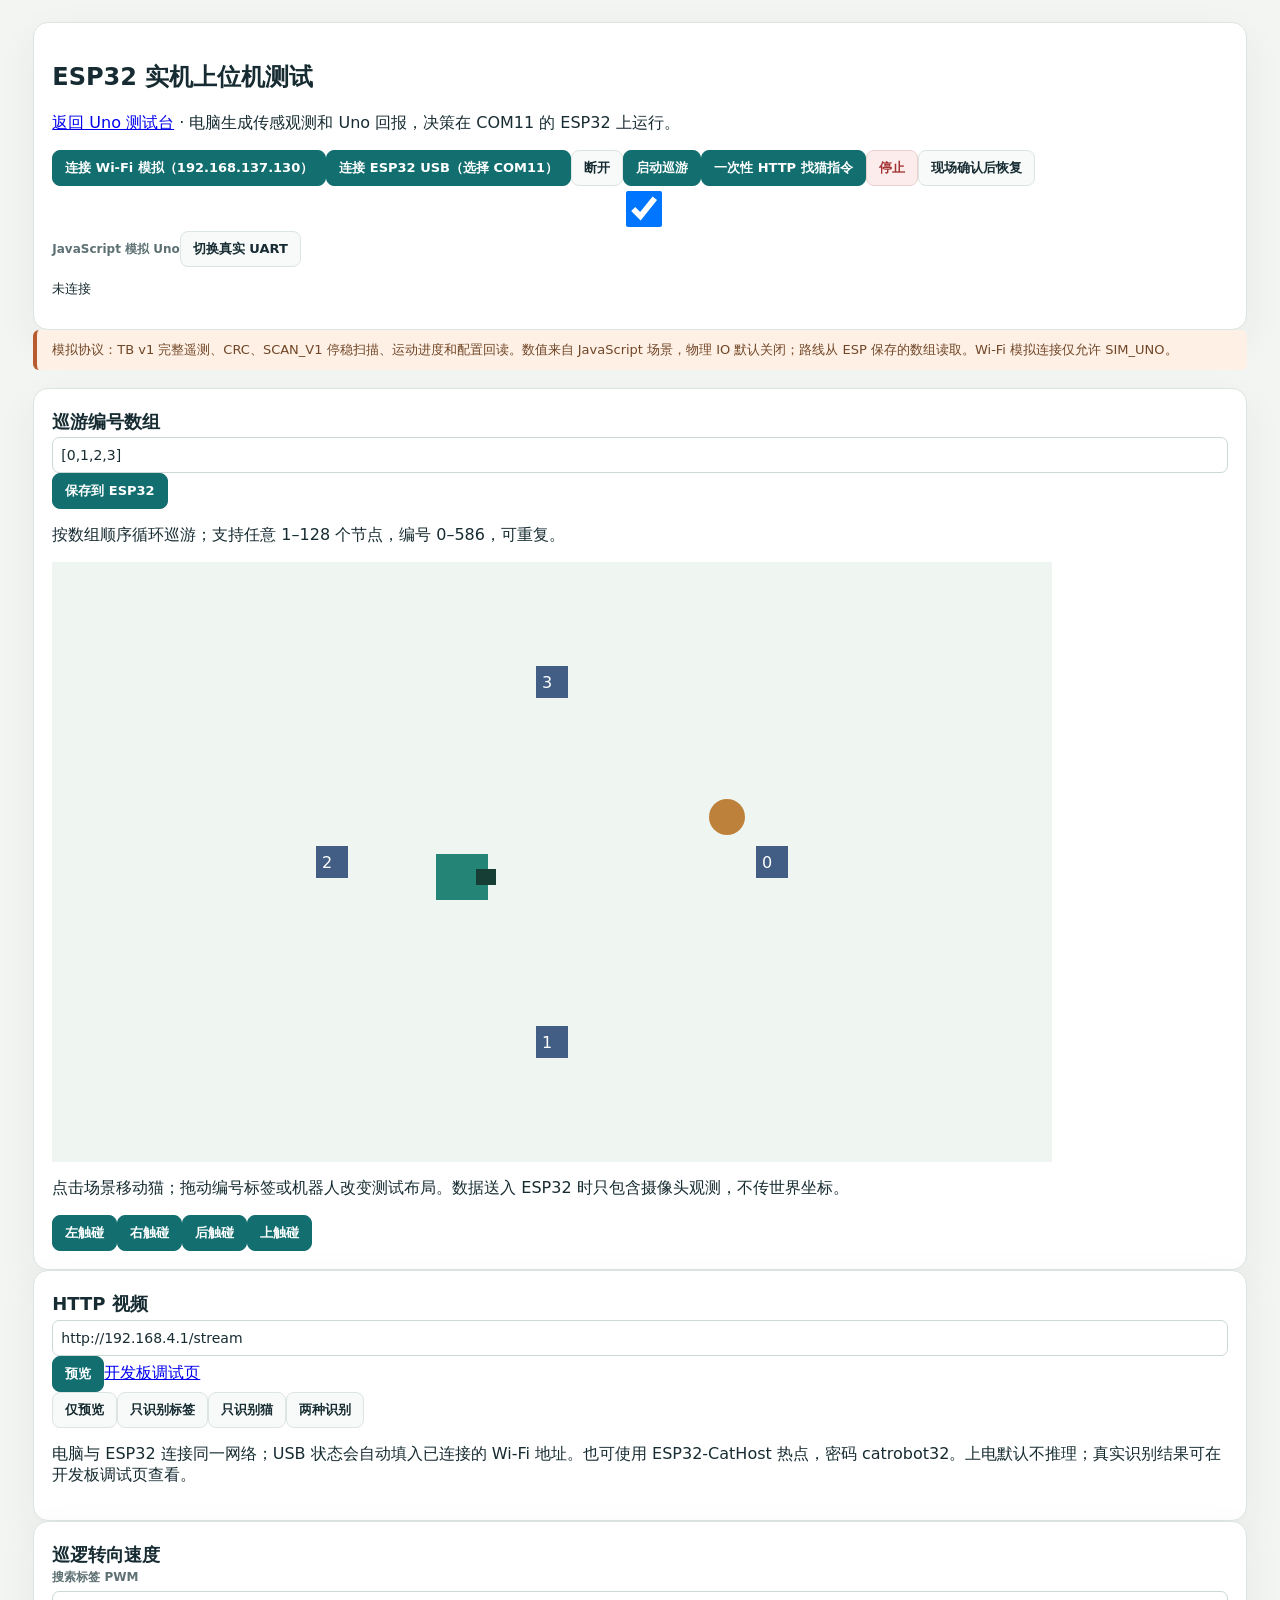
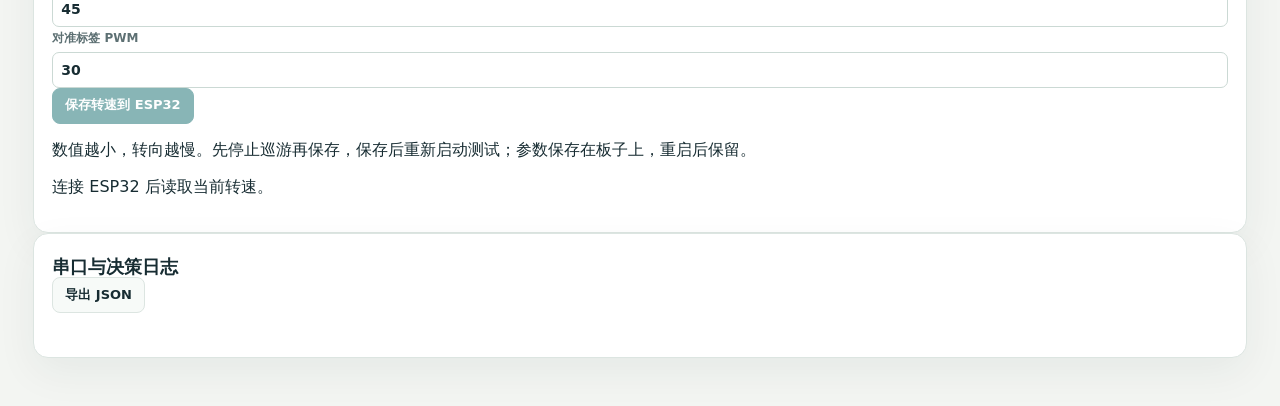
==== commit 42b0cbd7: "Preserve ESP 0.34 shared HTTP baseline before unified cat search Snapshot the existing firmware, Web" ====
--- a/esp32-lab.html
+++ b/esp32-lab.html
@@ -1,7 +1,7 @@
 <!doctype html><html lang="zh-CN"><meta charset="utf-8"><meta name="viewport" content="width=device-width"><title>ESP32 实机上位机测试</title><link rel="stylesheet" href="styles.css">
 <body><main><section class="panel"><h1>ESP32 实机上位机测试</h1><p><a href="/">返回 Uno 测试台</a> · 电脑生成传感观测和 Uno 回报，决策在 COM11 的 ESP32 上运行。</p>
-<button id="connect" class="button">连接 ESP32 USB（选择 COM11）</button><button id="disconnect" class="button secondary">断开</button><button data-action="start" class="button">启动巡游</button><button data-action="alert" class="button">一次性 HTTP 找猫指令</button><button data-action="stop" class="button danger">停止</button><button data-action="resume" class="button secondary">现场确认后恢复</button><label><input id="mock" type="checkbox" checked>JavaScript 模拟 Uno</label><button id="uart" class="button secondary">切换真实 UART</button><pre id="status">未连接</pre></section>
-<div class="notice">新配对版本 Uno V6.6 / ESP 0.12 请用开发板网页验收。这里保留旧电脑 SIM_UNO 模型，它没有 SCAN_V1 能力，不能验证分步停稳识别；当前真实路线以 ESP 保存的数字数组为准。</div><section class="panel"><h2>巡游编号数组</h2><input id="route" value="[0,1,2,3]" size="48"><button id="saveRoute" class="button">保存到 ESP32</button><p>按数组顺序循环巡游；支持任意 1–128 个节点，编号 0–586，可重复。</p><canvas id="scene" width="1000" height="600" style="width:100%;max-width:1000px;background:#eff6f1"></canvas><p>点击场景移动猫；拖动编号标签或机器人改变测试布局。数据送入 ESP32 时只包含摄像头观测，不传世界坐标。</p><button data-touch="LEFT" class="button">左触碰</button><button data-touch="RIGHT" class="button">右触碰</button><button data-touch="REAR" class="button">后触碰</button><button data-touch="TOP" class="button">上触碰</button></section>
-<section class="panel"><h2>HTTP 视频</h2><input id="streamUrl" size="50" value="http://192.168.4.1:81/stream"><button id="preview" class="button">预览</button><a id="boardPage" href="http://192.168.4.1/" target="_blank">开发板调试页</a><div><button data-vision="OFF" class="button secondary">仅预览</button><button data-vision="TAGS" class="button secondary">只识别标签</button><button data-vision="CAT" class="button secondary">只识别猫</button><button data-vision="BOTH" class="button secondary">两种识别</button></div><img id="video" style="display:block;max-width:100%"><p>电脑与 ESP32 连接同一网络；USB 状态会自动填入已连接的 Wi-Fi 地址。也可使用 ESP32-CatHost 热点，密码 catrobot32。上电默认不推理；真实识别结果可在开发板调试页查看。</p></section>
+<button id="connectHttp" class="button">连接 Wi-Fi 模拟（192.168.137.130）</button><button id="connect" class="button">连接 ESP32 USB（选择 COM11）</button><button id="disconnect" class="button secondary">断开</button><button data-action="start" class="button">启动巡游</button><button data-action="alert" class="button">一次性 HTTP 找猫指令</button><button data-action="stop" class="button danger">停止</button><button data-action="resume" class="button secondary">现场确认后恢复</button><label><input id="mock" type="checkbox" checked>JavaScript 模拟 Uno</label><button id="uart" class="button secondary">切换真实 UART</button><pre id="status">未连接</pre></section>
+<div class="notice">模拟协议：TB v1 完整遥测、CRC、SCAN_V1 停稳扫描、运动进度和配置回读。数值来自 JavaScript 场景，物理 IO 默认关闭；路线从 ESP 保存的数组读取。Wi-Fi 模拟连接仅允许 SIM_UNO。</div><section class="panel"><h2>巡游编号数组</h2><input id="route" value="[0,1,2,3]" size="48"><button id="saveRoute" class="button">保存到 ESP32</button><p>按数组顺序循环巡游；支持任意 1–128 个节点，编号 0–586，可重复。</p><canvas id="scene" width="1000" height="600" style="width:100%;max-width:1000px;background:#eff6f1"></canvas><p>点击场景移动猫；拖动编号标签或机器人改变测试布局。数据送入 ESP32 时只包含摄像头观测，不传世界坐标。</p><button data-touch="LEFT" class="button">左触碰</button><button data-touch="RIGHT" class="button">右触碰</button><button data-touch="REAR" class="button">后触碰</button><button data-touch="TOP" class="button">上触碰</button></section>
+<section class="panel"><h2>HTTP 视频</h2><input id="streamUrl" size="50" value="http://192.168.4.1/stream"><button id="preview" class="button">预览</button><a id="boardPage" href="http://192.168.4.1/" target="_blank">开发板调试页</a><div><button data-vision="OFF" class="button secondary">仅预览</button><button data-vision="TAGS" class="button secondary">只识别标签</button><button data-vision="CAT" class="button secondary">只识别猫</button><button data-vision="BOTH" class="button secondary">两种识别</button></div><img id="video" style="display:block;max-width:100%"><p>电脑与 ESP32 连接同一网络；USB 状态会自动填入已连接的 Wi-Fi 地址。也可使用 ESP32-CatHost 热点，密码 catrobot32。上电默认不推理；真实识别结果可在开发板调试页查看。</p></section>
 <section class="panel"><h2>巡逻转向速度</h2><label>搜索标签 PWM <input id="patrolSearchPwm" type="number" min="30" max="150" step="1" value="45"></label><label>对准标签 PWM <input id="patrolAlignPwm" type="number" min="30" max="150" step="1" value="30"></label><button id="savePatrolTurns" class="button" disabled>保存转速到 ESP32</button><p>数值越小，转向越慢。先停止巡游再保存，保存后重新启动测试；参数保存在板子上，重启后保留。</p><p id="patrolTurnStatus" role="status">连接 ESP32 后读取当前转速。</p></section>
 <section class="panel"><h2>串口与决策日志</h2><button id="export" class="button secondary">导出 JSON</button><pre id="logs" style="max-height:440px;overflow:auto;white-space:pre-wrap"></pre></section></main><script type="module" src="esp32-lab.mjs"></script></body></html>
